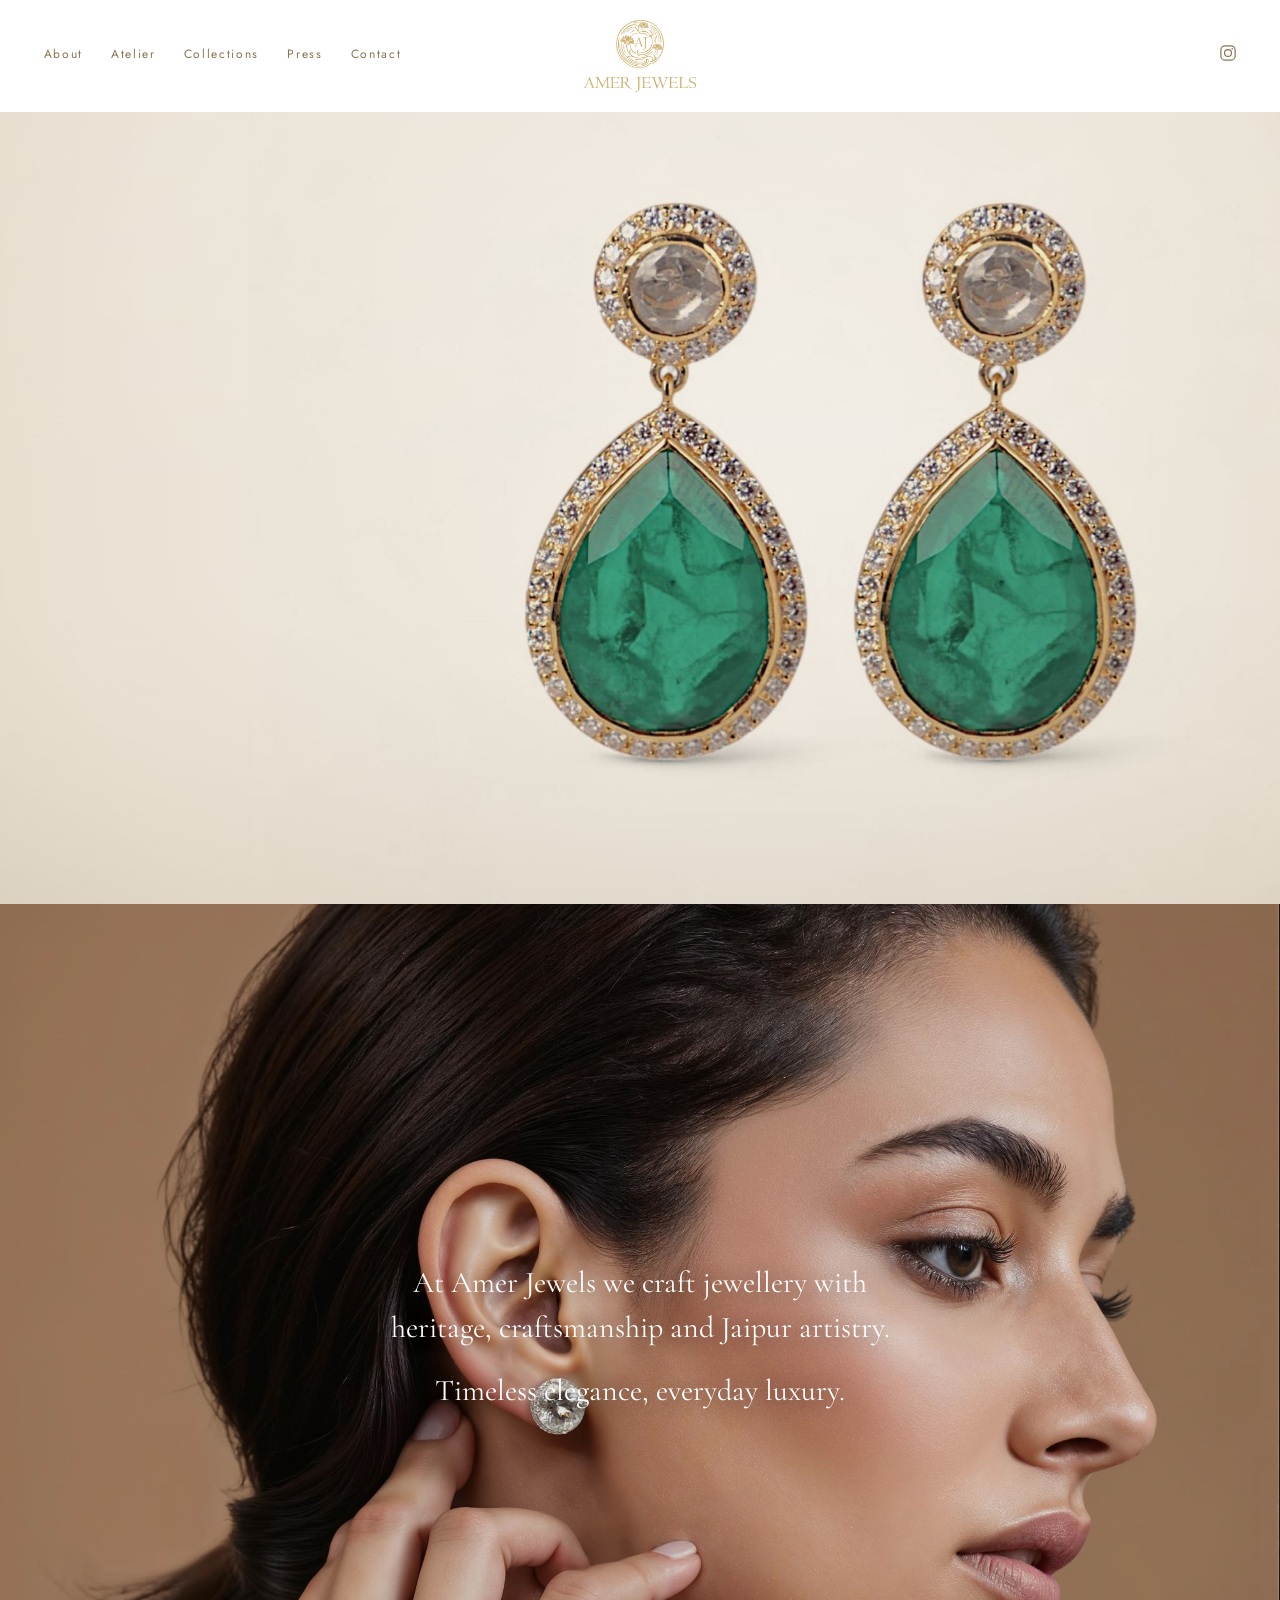
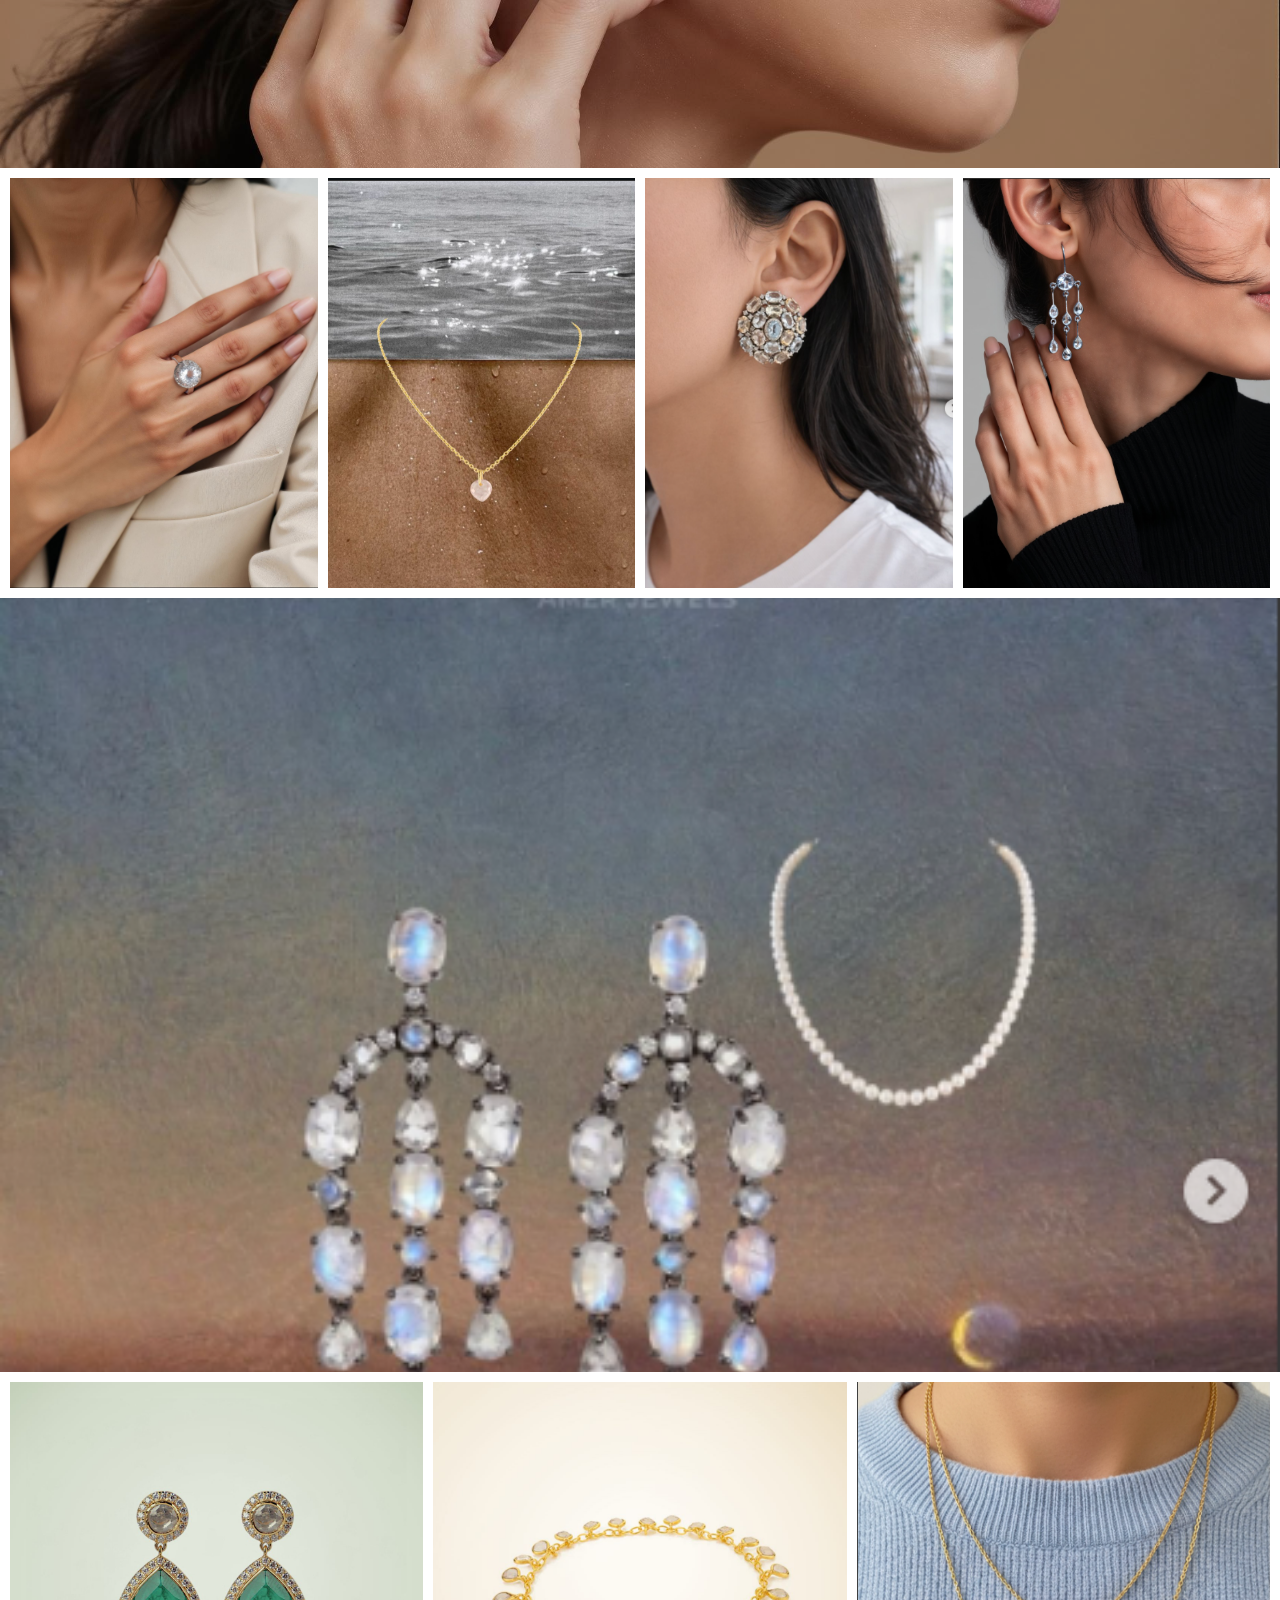
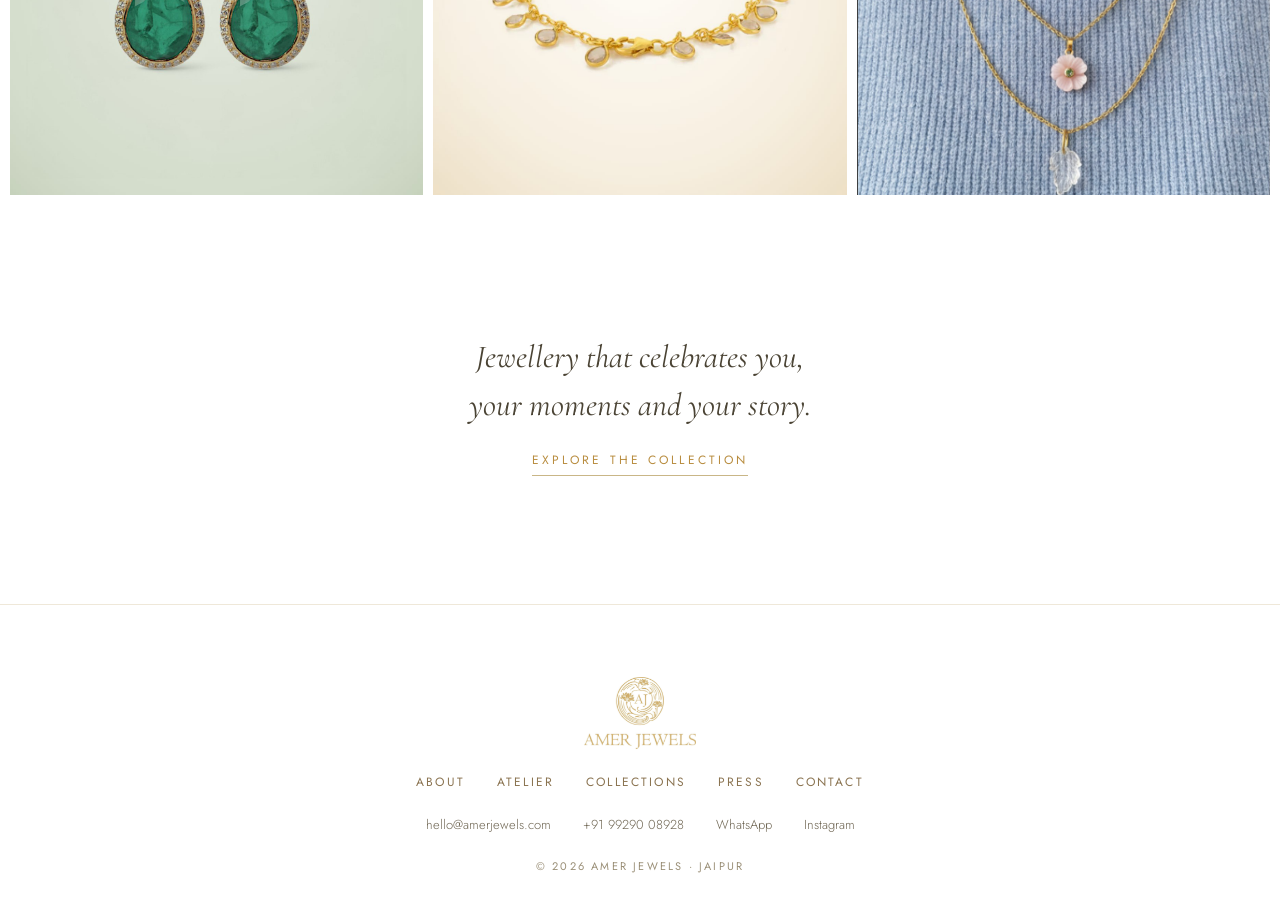
==== index.html @ 9bcee556 "Initial commit: Amer Jewels static website 6-page luxury jewellery brand site (Home, About, Atelier," ====
<!DOCTYPE html>
<html lang="en">
<head>
  <meta charset="utf-8">
  <meta name="viewport" content="width=device-width, initial-scale=1">
  <title>Amer Jewels — Timeless Elegance, Everyday Luxury</title>
  <meta name="description" content="Handcrafted jewellery from Jaipur. Heritage, craftsmanship and modern elegance — jewellery that celebrates you, your moments and your story.">
  <link rel="preconnect" href="https://fonts.googleapis.com">
  <link rel="preconnect" href="https://fonts.gstatic.com" crossorigin>
  <link href="https://fonts.googleapis.com/css2?family=Cormorant+Garamond:ital,wght@0,400;0,500;0,600;1,400;1,500&family=Jost:wght@300;400;500&display=swap" rel="stylesheet">
  <link rel="stylesheet" href="css/style.css">
</head>
<body>

  <!-- HEADER -->
  <header class="site-header">
    <button class="hamburger" aria-label="Menu" aria-expanded="false">
      <svg width="22" height="22" viewBox="0 0 24 24" fill="none" stroke="currentColor" stroke-width="1.8"><path d="M3 7h18M3 12h18M3 17h18"/></svg>
    </button>
    <nav class="header-nav">
      <a href="about.html" class="nav-link">About</a>
      <a href="atelier.html" class="nav-link">Atelier</a>
      <a href="collections.html" class="nav-link">Collections</a>
      <a href="press.html" class="nav-link">Press</a>
      <a href="contact.html" class="nav-link">Contact</a>
    </nav>
    <a href="/" class="header-logo">
      <img src="images/logo.jpg" alt="Amer Jewels">
    </a>
    <div class="header-right">
      <a href="https://www.instagram.com/amerjewels" target="_blank" rel="noopener" aria-label="Instagram" class="ig-link">
        <svg width="18" height="18" viewBox="0 0 24 24" fill="none" stroke="currentColor" stroke-width="1.6"><rect x="2.5" y="2.5" width="19" height="19" rx="5.5"></rect><circle cx="12" cy="12" r="4.6"></circle><circle cx="17.6" cy="6.4" r="1.1" fill="currentColor" stroke="none"></circle></svg>
      </a>
    </div>
  </header>

  <main>

    <!-- Full-bleed hero -->
    <section class="fade-up">
      <a href="collections.html" style="display:block;">
        <img src="images/hero-emerald-closeup.jpg" alt="Emerald teardrop earrings" style="width:100%; height:clamp(440px,88vh,900px); object-fit:cover;">
      </a>
    </section>

    <!-- Full-bleed model overlay -->
    <section style="position:relative;">
      <img src="images/model-stud.jpg" alt="Halo stud earrings" style="width:100%; height:clamp(480px,96vh,920px); object-fit:cover; object-position:center 18%;">
      <div style="position:absolute; inset:0; display:flex; flex-direction:column; align-items:center; justify-content:center; gap:18px; text-align:center; padding:24px; background:rgba(30,22,12,0.10);">
        <div class="font-serif" style="font-weight:400; font-size:clamp(20px,2.4vw,30px); line-height:1.5; color:#FFFFFF; max-width:44ch; text-shadow:0 1px 22px rgba(40,28,12,0.45); text-wrap:balance;">At Amer Jewels we craft jewellery with heritage, craftsmanship and Jaipur artistry.</div>
        <div class="font-serif" style="font-weight:400; font-size:clamp(20px,2.4vw,30px); line-height:1.5; color:#FFFFFF; text-shadow:0 1px 22px rgba(40,28,12,0.45);">Timeless elegance, everyday luxury.</div>
      </div>
    </section>

    <!-- 4-up strip -->
    <section style="display:grid; grid-template-columns:repeat(auto-fit, minmax(min(260px,100%),1fr)); gap:10px; padding:10px;">
      <a href="collections.html" style="display:block; overflow:hidden;">
        <img src="images/ring-hand.jpg" alt="Crystal halo ring" class="img-zoom" style="width:100%; aspect-ratio:3/4; object-fit:cover;">
      </a>
      <a href="collections.html" style="display:block; overflow:hidden;">
        <img src="images/necklace-sea.png" alt="Rose quartz pendant" class="img-zoom" style="width:100%; aspect-ratio:3/4; object-fit:cover;">
      </a>
      <a href="collections.html" style="display:block; overflow:hidden;">
        <img src="images/stud-cluster.png" alt="Crystal cluster studs" class="img-zoom" style="width:100%; aspect-ratio:3/4; object-fit:cover; object-position:center 30%;">
      </a>
      <a href="collections.html" style="display:block; overflow:hidden;">
        <img src="images/model-chandelier.png" alt="Chandelier drop earrings" class="img-zoom" style="width:100%; aspect-ratio:3/4; object-fit:cover; object-position:center 12%;">
      </a>
    </section>

    <!-- Full-bleed editorial -->
    <section>
      <a href="collections.html" style="display:block;">
        <img src="images/moonstone-editorial.png" alt="Moonstone chandelier earrings at dusk" style="width:100%; height:clamp(440px,86vh,860px); object-fit:cover;">
      </a>
    </section>

    <!-- 3-up strip -->
    <section style="display:grid; grid-template-columns:repeat(auto-fit, minmax(min(280px,100%),1fr)); gap:10px; padding:10px;">
      <a href="collections.html" style="display:block; overflow:hidden;">
        <img src="images/earrings-emerald-sage.jpg" alt="Emerald earrings on sage" class="img-zoom" style="width:100%; aspect-ratio:1/1; object-fit:cover;">
      </a>
      <a href="collections.html" style="display:block; overflow:hidden;">
        <img src="images/bracelet-gold-styled.jpg" alt="Crystal drop bracelet" class="img-zoom" style="width:100%; aspect-ratio:1/1; object-fit:cover;">
      </a>
      <a href="collections.html" style="display:block; overflow:hidden;">
        <img src="images/necklaces-layered.png" alt="Carved blossom layered necklaces" class="img-zoom" style="width:100%; aspect-ratio:1/1; object-fit:cover;">
      </a>
    </section>

    <!-- Quiet invitation -->
    <section style="display:flex; flex-direction:column; align-items:center; gap:22px; text-align:center; padding:clamp(72px,10vw,130px) 24px;">
      <div class="font-serif" style="font-style:italic; font-weight:400; font-size:clamp(22px,2.6vw,32px); line-height:1.5; color:#4A4334; max-width:34ch; text-wrap:balance;">Jewellery that celebrates you, your moments and your story.</div>
      <a href="collections.html" class="link-underline">Explore the collection</a>
    </section>

  </main>

  <!-- FOOTER -->
  <footer class="site-footer">
    <img src="images/logo.jpg" alt="Amer Jewels" class="footer-logo">
    <nav class="footer-nav">
      <a href="about.html" class="footer-link">About</a>
      <a href="atelier.html" class="footer-link">Atelier</a>
      <a href="collections.html" class="footer-link">Collections</a>
      <a href="press.html" class="footer-link">Press</a>
      <a href="contact.html" class="footer-link">Contact</a>
    </nav>
    <div class="footer-contact">
      <a href="mailto:hello@amerjewels.com">hello@amerjewels.com</a>
      <a href="tel:+919929008928">+91 99290 08928</a>
      <a href="https://wa.me/919929008928" target="_blank" rel="noopener">WhatsApp</a>
      <a href="https://www.instagram.com/amerjewels" target="_blank" rel="noopener">Instagram</a>
    </div>
    <div class="footer-copy">&copy; 2026 Amer Jewels &middot; Jaipur</div>
  </footer>

  <script src="js/main.js"></script>
</body>
</html>
---- css/style.css ----
/* ===== RESET & BASE ===== */
*, *::before, *::after { box-sizing: border-box; margin: 0; padding: 0; }
html { scroll-behavior: smooth; }
body { font-family: 'Jost', sans-serif; color: #221C13; background: #FFFFFF; min-height: 100vh; -webkit-font-smoothing: antialiased; }
img { display: block; max-width: 100%; }
a { -webkit-tap-highlight-color: transparent; text-decoration: none; }
button { font-family: inherit; cursor: pointer; }
::selection { background: #EFE3C8; }

/* ===== ANIMATIONS ===== */
@keyframes fadeUp { from { opacity: 0; transform: translateY(26px); } to { opacity: 1; transform: translateY(0); } }
.fade-up { animation: fadeUp 0.9s ease both; }
.fade-up-delay { animation: fadeUp 0.9s ease 0.1s both; }

/* ===== TYPOGRAPHY ===== */
.font-serif { font-family: 'Cormorant Garamond', serif; }
.uppercase { text-transform: uppercase; }
.text-balance { text-wrap: balance; }
.text-pretty { text-wrap: pretty; }

/* ===== COLORS ===== */
.text-gold { color: #B88C3E; }
.text-muted { color: #6E6552; }
.text-subtle { color: #9A8F77; }
.text-warm { color: #8A7350; }
.text-dark { color: #221C13; }
.text-body { color: #4A4334; }
.bg-cream { background: #FBF7EE; }
.bg-warm { background: #F7F2E7; }

/* ===== HEADER ===== */
.site-header {
  display: flex; flex-wrap: wrap; align-items: center; justify-content: space-between;
  gap: 18px; padding: 20px clamp(20px, 3.4vw, 48px); position: relative;
}
.header-nav {
  display: flex; flex-wrap: wrap; align-items: center;
  gap: clamp(14px, 2.2vw, 28px); flex: 1 1 280px; order: 1;
}
.header-logo { display: block; order: 2; flex: 0 1 auto; margin: 0 auto; }
.header-logo img { height: 72px; width: auto; mix-blend-mode: multiply; }
.header-right { display: flex; justify-content: flex-end; flex: 1 1 280px; order: 3; align-items: center; gap: 16px; }
.nav-link {
  font-size: 12px; letter-spacing: 0.14em; text-decoration: none;
  color: #8A7350; transition: color 0.3s; padding-bottom: 3px;
  border-bottom: 1px solid transparent;
}
.nav-link:hover { color: #B88C3E; }
.nav-link.active { color: #B88C3E; border-bottom-color: #B88C3E; }
.ig-link { text-decoration: none; color: #8A7350; transition: color 0.3s; }
.ig-link:hover { color: #B88C3E; }

/* Mobile hamburger */
.hamburger {
  display: none; background: none; border: none; padding: 4px;
  color: #8A7350; order: 0; cursor: pointer;
}
@media (max-width: 680px) {
  .hamburger { display: block; }
  .header-nav {
    display: none; flex-basis: 100%; order: 4;
    flex-direction: column; align-items: flex-start; gap: 16px;
    padding: 20px 0 10px; border-top: 1px solid #EFE8D9;
  }
  .header-nav.open { display: flex; }
  .header-logo { order: 1; }
  .header-right { order: 2; flex: 0; }
}

/* ===== FOOTER ===== */
.site-footer {
  border-top: 1px solid #EFE8D9; display: flex; flex-direction: column;
  align-items: center; gap: 24px; padding: clamp(48px, 6vw, 72px) 24px 36px;
}
.footer-logo { height: 72px; mix-blend-mode: multiply; }
.footer-nav {
  display: flex; flex-wrap: wrap; justify-content: center;
  gap: clamp(16px, 2.6vw, 32px);
}
.footer-link {
  font-size: 12px; letter-spacing: 0.18em; text-transform: uppercase;
  text-decoration: none; color: #8A7350; transition: color 0.3s;
}
.footer-link:hover { color: #B88C3E; }
.footer-contact {
  display: flex; flex-wrap: wrap; justify-content: center;
  gap: clamp(16px, 2.6vw, 32px);
}
.footer-contact a {
  font-size: 13px; font-weight: 300; text-decoration: none;
  color: #6E6552; transition: color 0.3s;
}
.footer-contact a:hover { color: #B88C3E; }
.footer-copy {
  font-size: 11px; letter-spacing: 0.2em; text-transform: uppercase; color: #9A8F77;
}

/* ===== BUTTONS ===== */
.btn-primary {
  display: inline-block; font-size: 12px; letter-spacing: 0.24em; text-transform: uppercase;
  text-decoration: none; text-align: center; color: #FFFFFF; background: #B88C3E;
  border: 1px solid #B88C3E; padding: 16px 34px; transition: background 0.35s;
}
.btn-primary:hover { background: #A07A30; }
.btn-outline {
  display: inline-block; font-size: 12px; letter-spacing: 0.24em; text-transform: uppercase;
  text-decoration: none; text-align: center; color: #B88C3E; background: transparent;
  border: 1px solid #C9B687; padding: 16px 34px; transition: background 0.35s, color 0.35s;
}
.btn-outline:hover { background: #B88C3E; color: #FFFFFF; }
.btn-ghost {
  display: inline-block; font-size: 12px; letter-spacing: 0.26em; text-transform: uppercase;
  text-decoration: none; color: #FFFFFF; border: 1px solid rgba(255,255,255,0.7);
  padding: 15px 34px; transition: background 0.35s, color 0.35s;
}
.btn-ghost:hover { background: #FFFFFF; color: #221C13; }
.link-arrow {
  font-size: 12px; letter-spacing: 0.24em; text-transform: uppercase; text-decoration: none;
  color: #B88C3E; display: inline-flex; align-items: center; gap: 10px;
  border-bottom: 1px solid #C9B687; padding-bottom: 6px; width: fit-content; transition: gap 0.3s;
}
.link-arrow:hover { gap: 16px; }
.link-underline {
  font-size: 12px; letter-spacing: 0.26em; text-transform: uppercase; text-decoration: none;
  color: #B88C3E; border-bottom: 1px solid #C9B687; padding-bottom: 6px; transition: color 0.3s;
}
.link-underline:hover { color: #8A6A28; }

/* ===== SHARED SECTION STYLES ===== */
.section-label {
  font-size: 11px; letter-spacing: 0.34em; text-transform: uppercase; color: #B88C3E;
}
.section-title {
  font-family: 'Cormorant Garamond', serif; font-weight: 500;
  font-size: clamp(32px, 4vw, 52px); margin: 0;
}
.divider { width: 56px; height: 1px; background: #C9B687; }

/* ===== IMAGE HOVER ===== */
.img-zoom { transition: transform 0.9s ease; }
.img-zoom:hover { transform: scale(1.04); }

/* ===== COLLECTIONS ===== */
.filter-btn {
  font-family: 'Jost', sans-serif; font-size: 12px; letter-spacing: 0.24em;
  text-transform: uppercase; background: none; border: none; cursor: pointer;
  padding: 6px 2px; color: #8A8071; border-bottom: 1px solid transparent; transition: color 0.3s;
}
.filter-btn.active { color: #B88C3E; border-bottom-color: #B88C3E; }
.filter-btn:hover { color: #B88C3E; }

.product-grid {
  display: grid; grid-template-columns: repeat(auto-fit, minmax(min(280px, 100%), 1fr));
  gap: clamp(12px, 1.8vw, 24px); padding: 0 clamp(12px, 2vw, 28px) clamp(64px, 8vw, 100px);
}
.product-card { cursor: pointer; display: flex; flex-direction: column; gap: 14px; animation: fadeUp 0.7s ease both; }
.product-card .img-wrap { overflow: hidden; }
.product-card img { width: 100%; aspect-ratio: 4/5; object-fit: cover; transition: transform 0.8s ease; }
.product-card:hover img { transform: scale(1.05); }
.product-card .info { display: flex; flex-direction: column; align-items: center; gap: 5px; text-align: center; padding-bottom: 8px; }
.product-card .name { font-family: 'Cormorant Garamond', serif; font-size: 22px; font-weight: 500; }
.product-card .cat { font-size: 10px; letter-spacing: 0.28em; text-transform: uppercase; color: #9A8F77; }

/* Detail overlay */
.overlay {
  position: fixed; inset: 0; z-index: 100; background: rgba(24,19,11,0.55);
  display: flex; align-items: center; justify-content: center;
  padding: clamp(12px, 3vw, 48px); backdrop-filter: blur(3px);
  opacity: 0; pointer-events: none; transition: opacity 0.3s;
}
.overlay.open { opacity: 1; pointer-events: auto; }
.overlay-card {
  position: relative; background: #FFFFFF; max-width: 1020px; width: 100%;
  max-height: 92vh; overflow: auto; display: flex; flex-wrap: wrap;
  animation: fadeUp 0.5s ease both;
}
.overlay-close {
  position: absolute; top: 14px; right: 14px; z-index: 2; width: 44px; height: 44px;
  border: none; background: rgba(255,255,255,0.85); color: #221C13; font-size: 22px;
  cursor: pointer; border-radius: 999px; display: flex; align-items: center;
  justify-content: center; transition: background 0.3s;
}
.overlay-close:hover { background: #F1E9D8; }
.overlay-img { flex: 1 1 420px; min-height: 320px; }
.overlay-img img { width: 100%; height: 100%; min-height: 320px; max-height: 92vh; object-fit: cover; }
.overlay-body {
  flex: 1 1 320px; display: flex; flex-direction: column; justify-content: center;
  gap: 20px; padding: clamp(28px, 4vw, 56px);
}

/* ===== CONTACT FORM ===== */
.form-field {
  display: flex; flex-direction: column; gap: 8px;
}
.form-label {
  font-size: 12px; letter-spacing: 0.18em; text-transform: uppercase; color: #8A8071;
}
.form-input, .form-textarea {
  font-family: 'Jost', sans-serif; font-size: 15px; font-weight: 300; color: #221C13;
  background: #FBF8F1; border: 1px solid #E8E0CC; padding: 15px 16px;
  transition: border-color 0.3s; outline: none;
}
.form-input:focus, .form-textarea:focus { border-color: #B88C3E; }
.form-textarea { resize: vertical; }
.form-hint {
  font-size: 13px; font-weight: 300; color: #A0703C; background: #FBF3E2;
  border: 1px solid #EBD9B4; padding: 12px 16px; display: none;
}
.form-hint.show { display: block; }
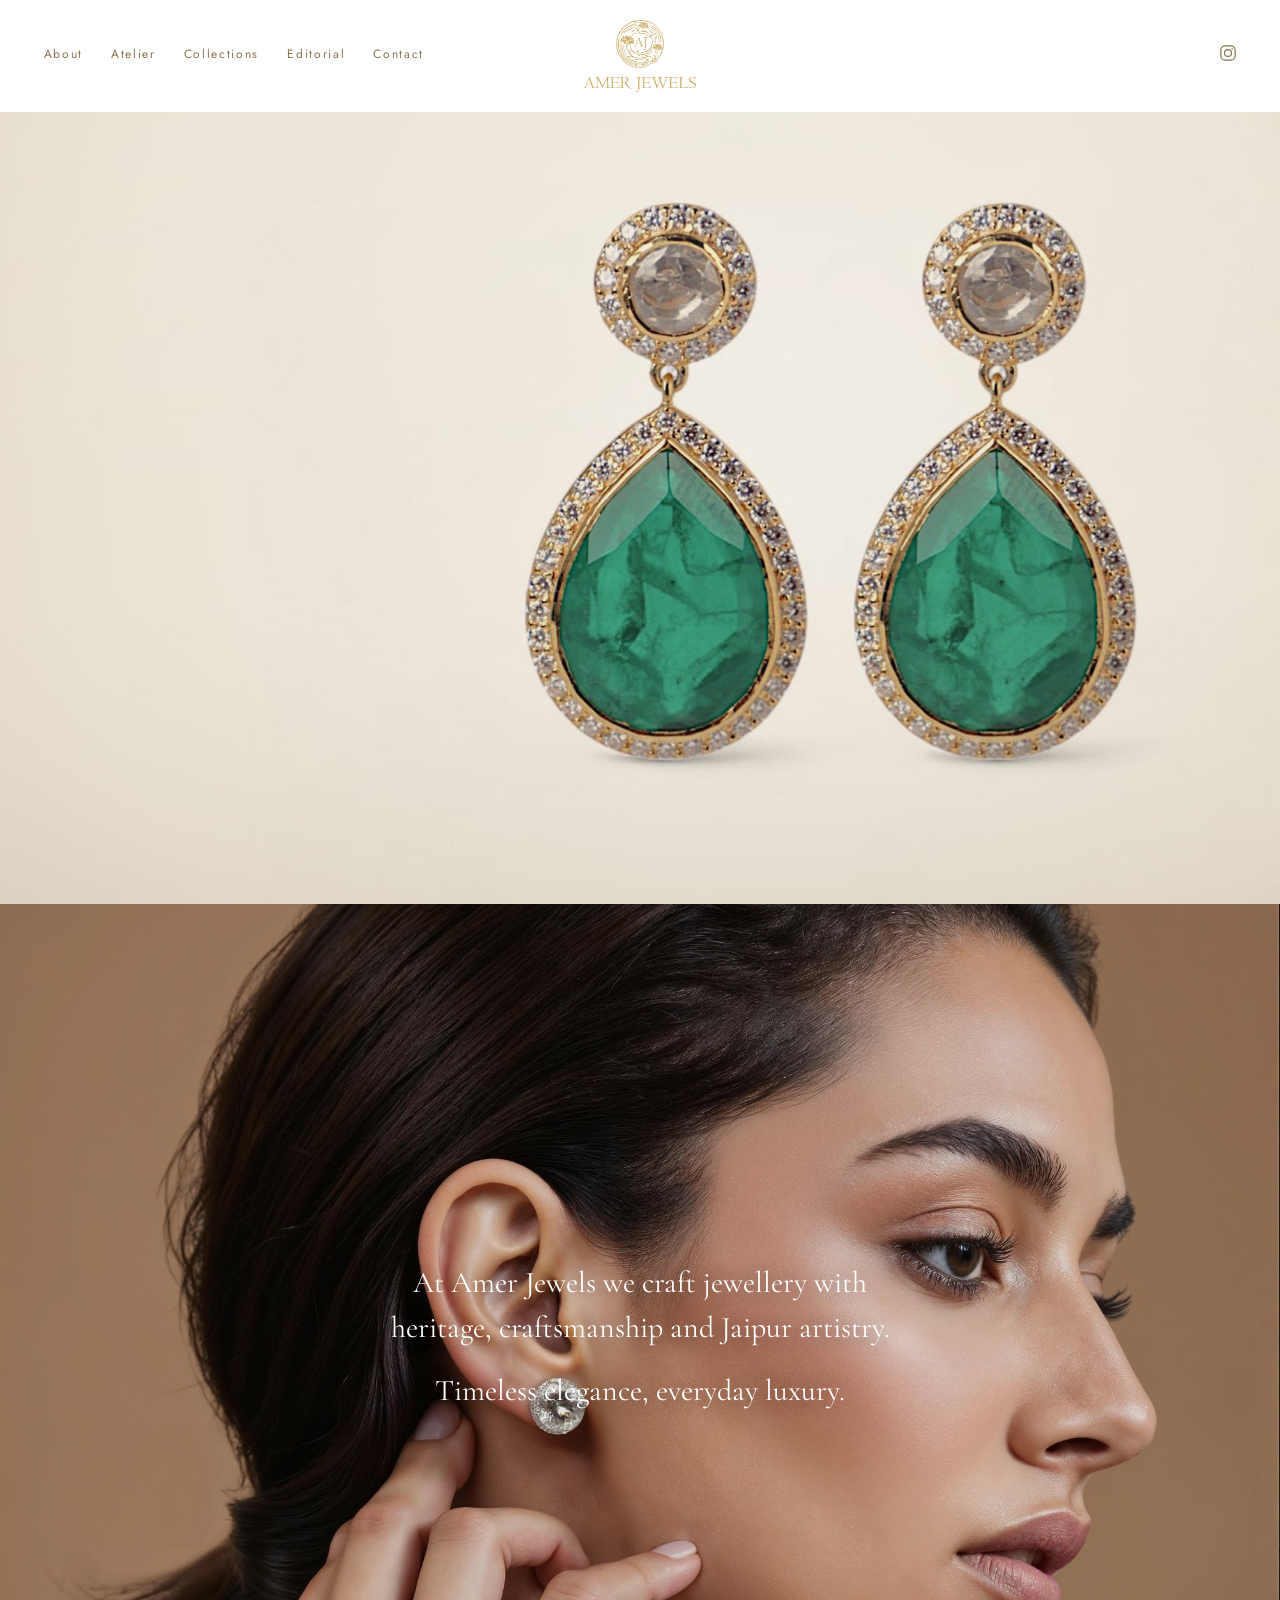
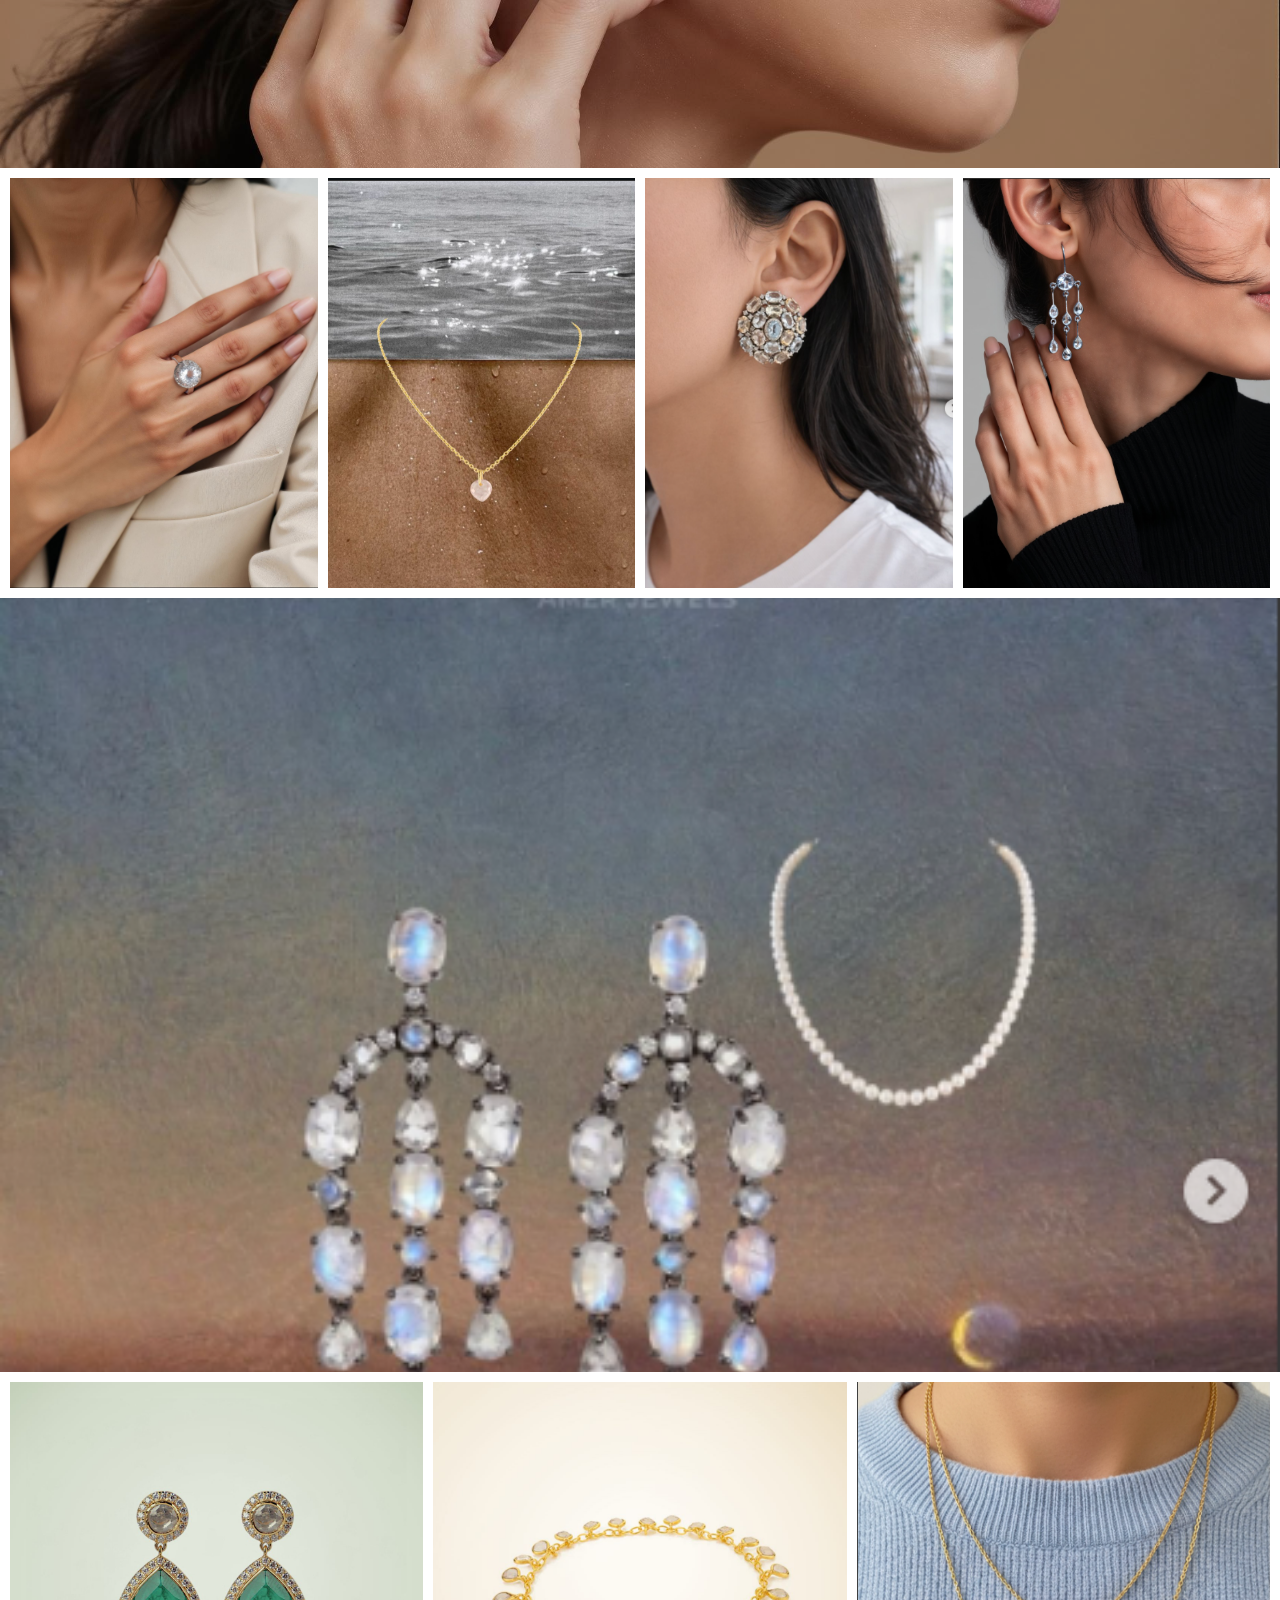
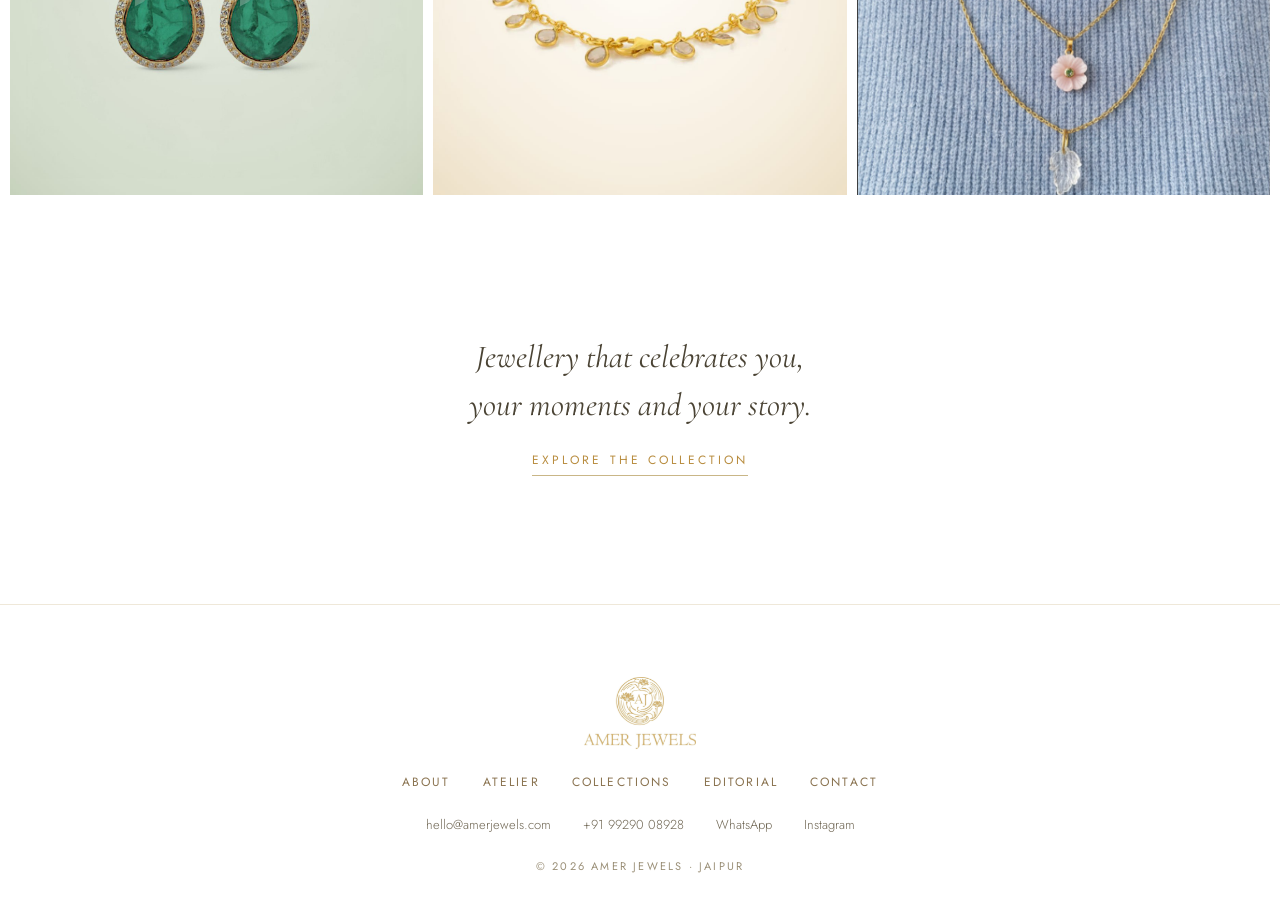
==== commit 14eb9030: "Rename Press to Editorial across all pages Co-Authored-By: Claude Opus 4.6 (1M context) <noreply@ant" ====
--- a/index.html
+++ b/index.html
@@ -21,7 +21,7 @@
       <a href="about.html" class="nav-link">About</a>
       <a href="atelier.html" class="nav-link">Atelier</a>
       <a href="collections.html" class="nav-link">Collections</a>
-      <a href="press.html" class="nav-link">Press</a>
+      <a href="editorial.html" class="nav-link">Editorial</a>
       <a href="contact.html" class="nav-link">Contact</a>
     </nav>
     <a href="/" class="header-logo">
@@ -103,7 +103,7 @@
       <a href="about.html" class="footer-link">About</a>
       <a href="atelier.html" class="footer-link">Atelier</a>
       <a href="collections.html" class="footer-link">Collections</a>
-      <a href="press.html" class="footer-link">Press</a>
+      <a href="editorial.html" class="footer-link">Editorial</a>
       <a href="contact.html" class="footer-link">Contact</a>
     </nav>
     <div class="footer-contact">
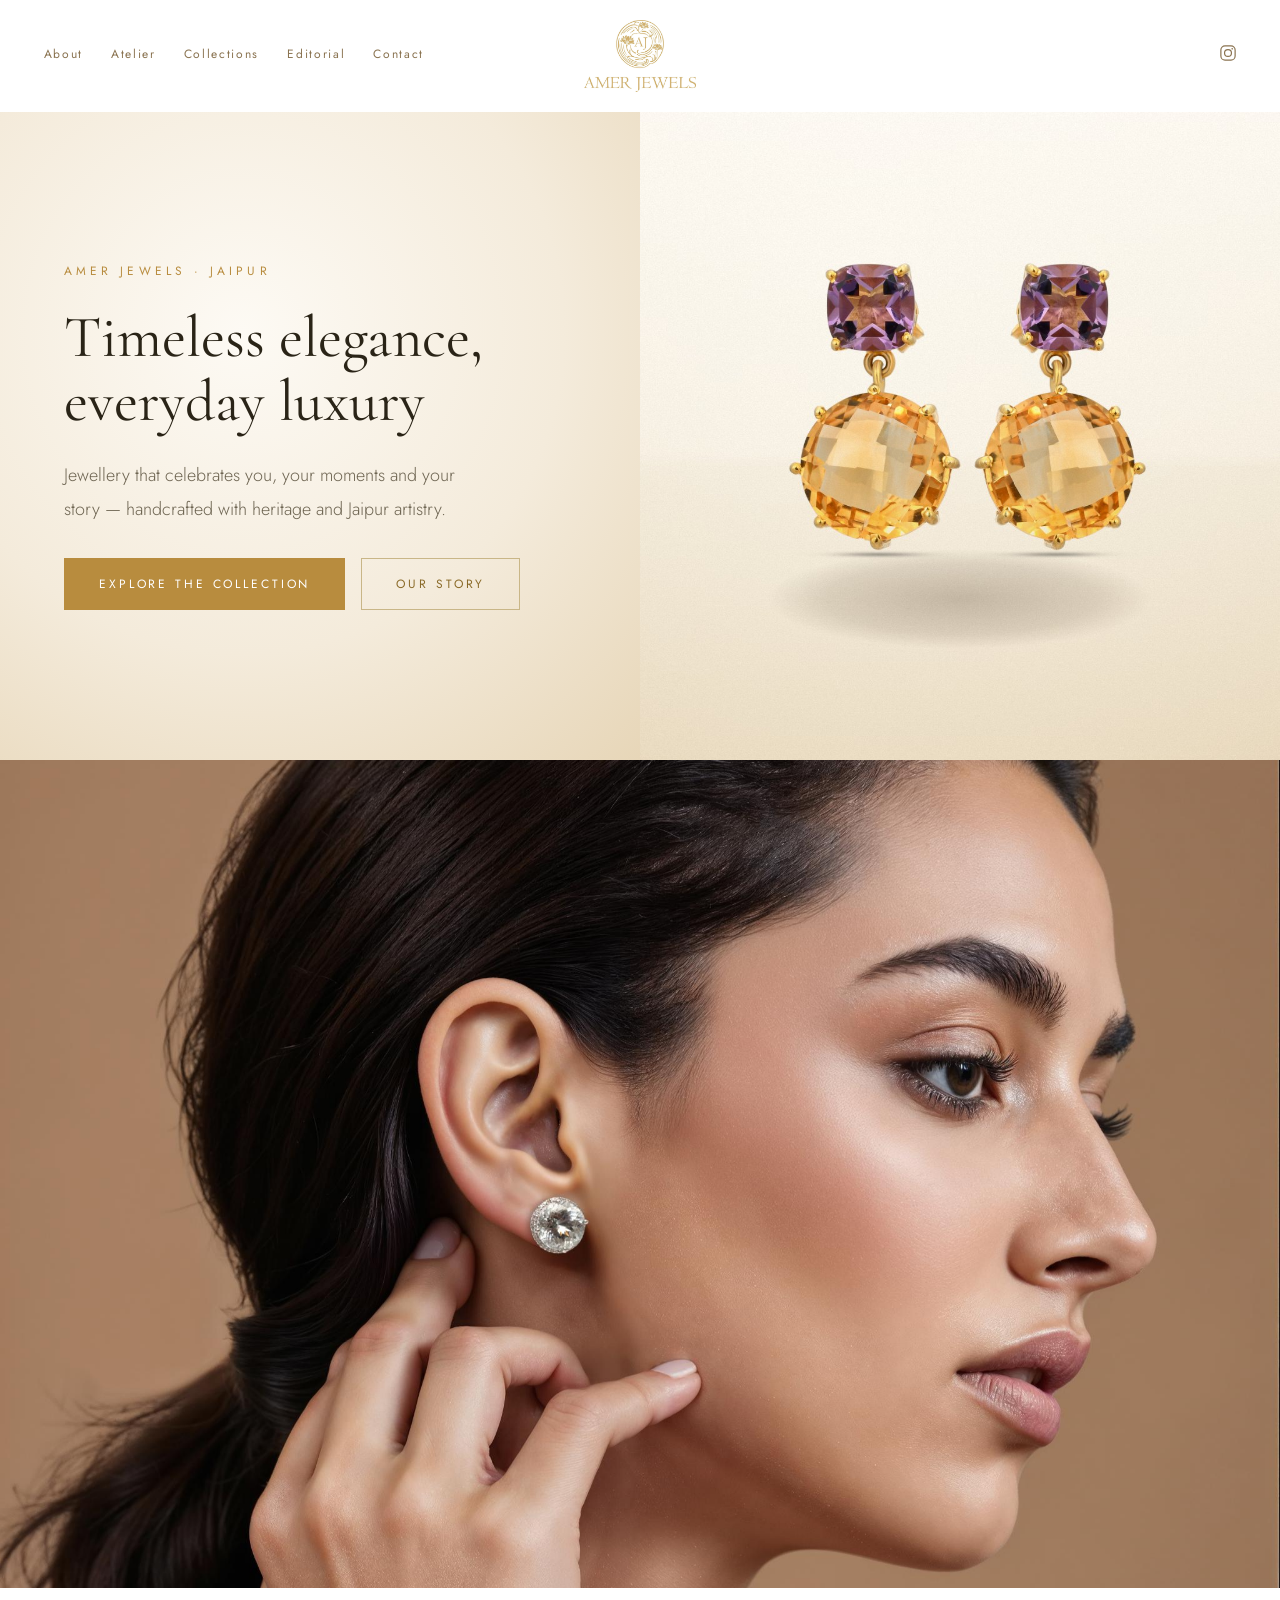
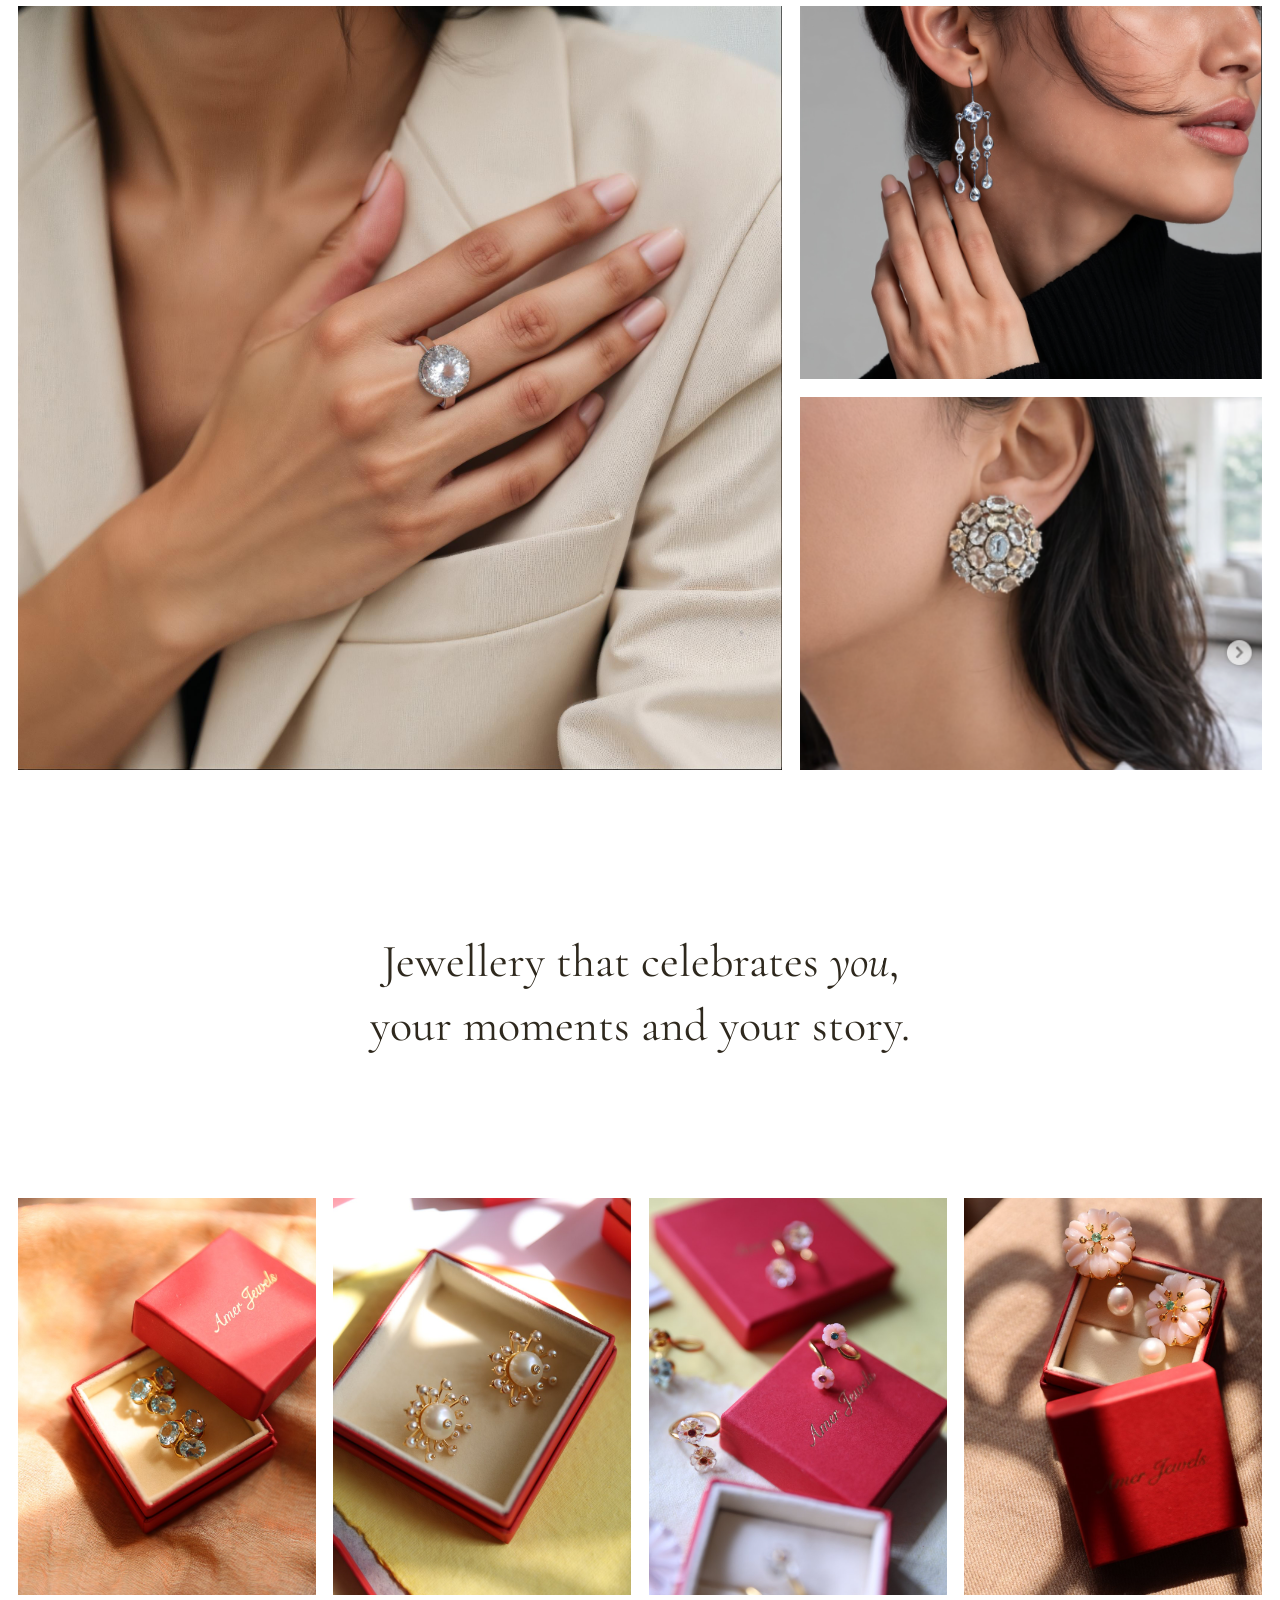
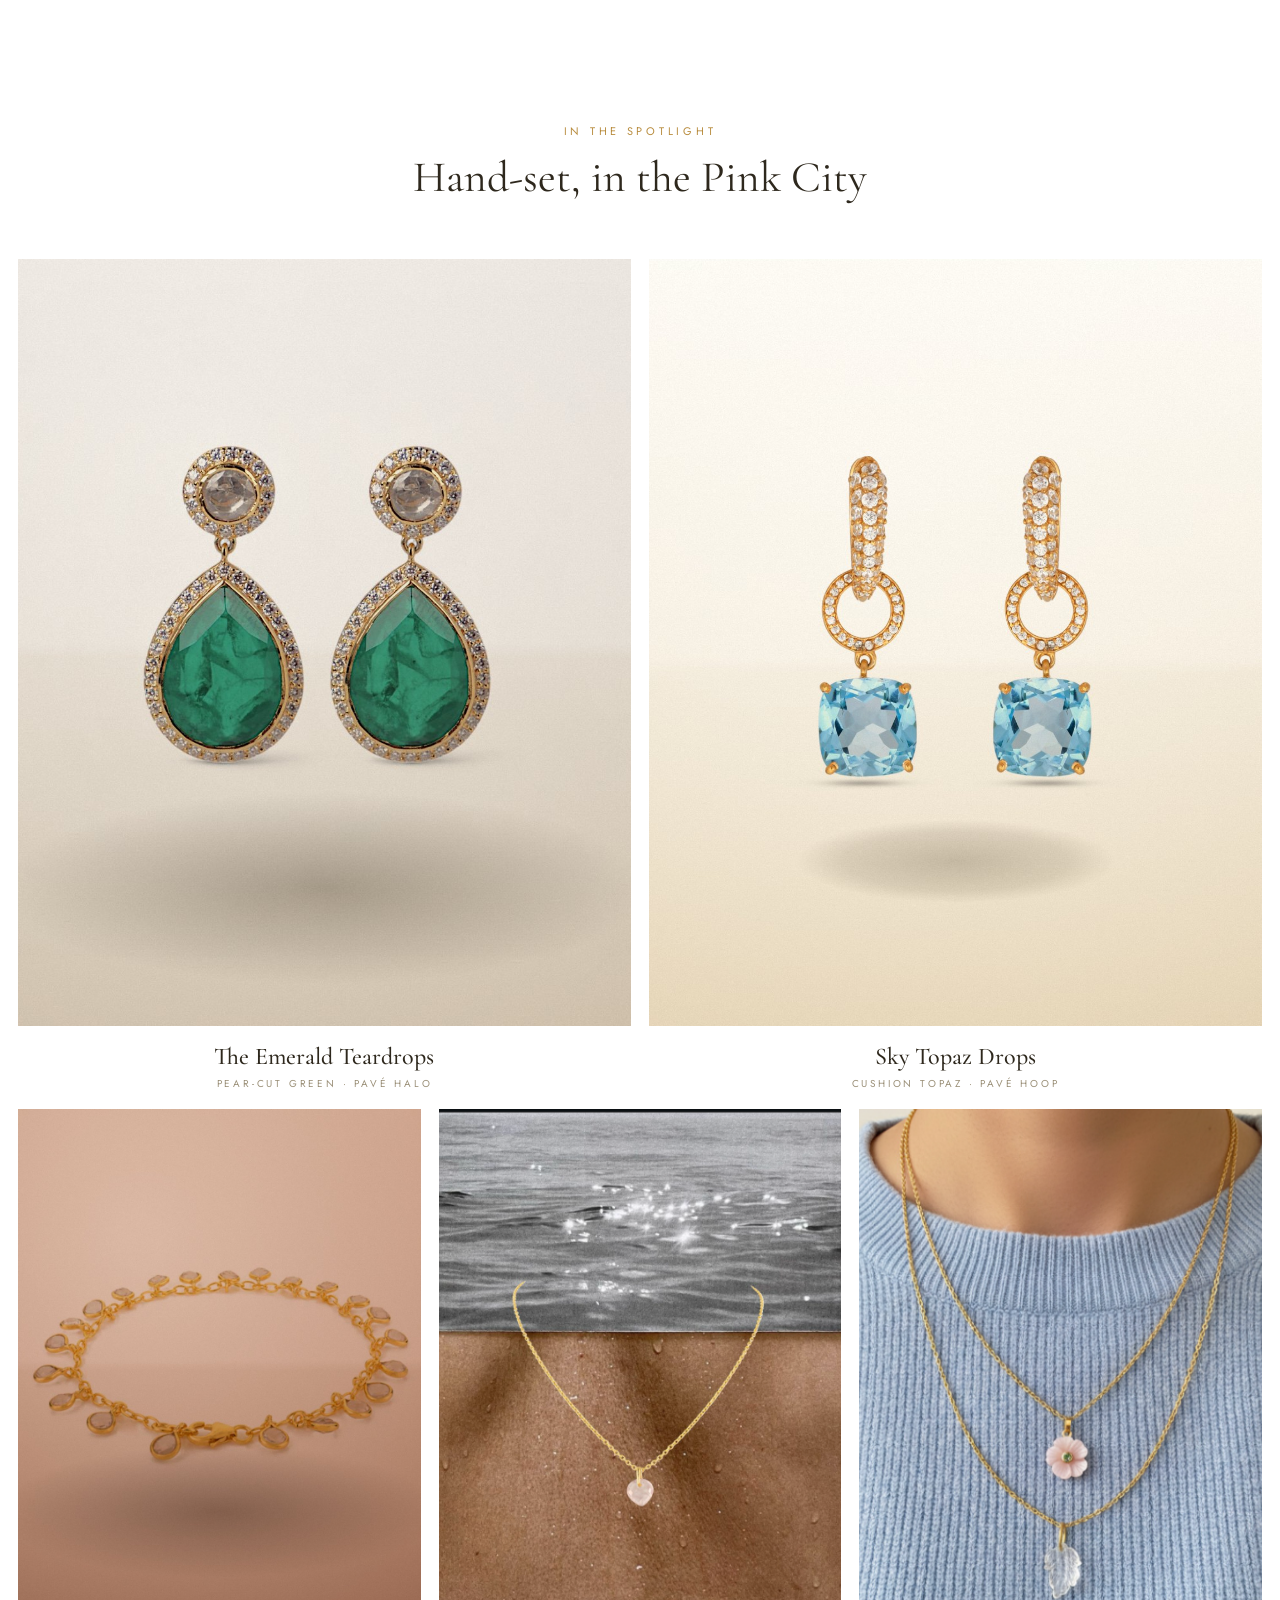
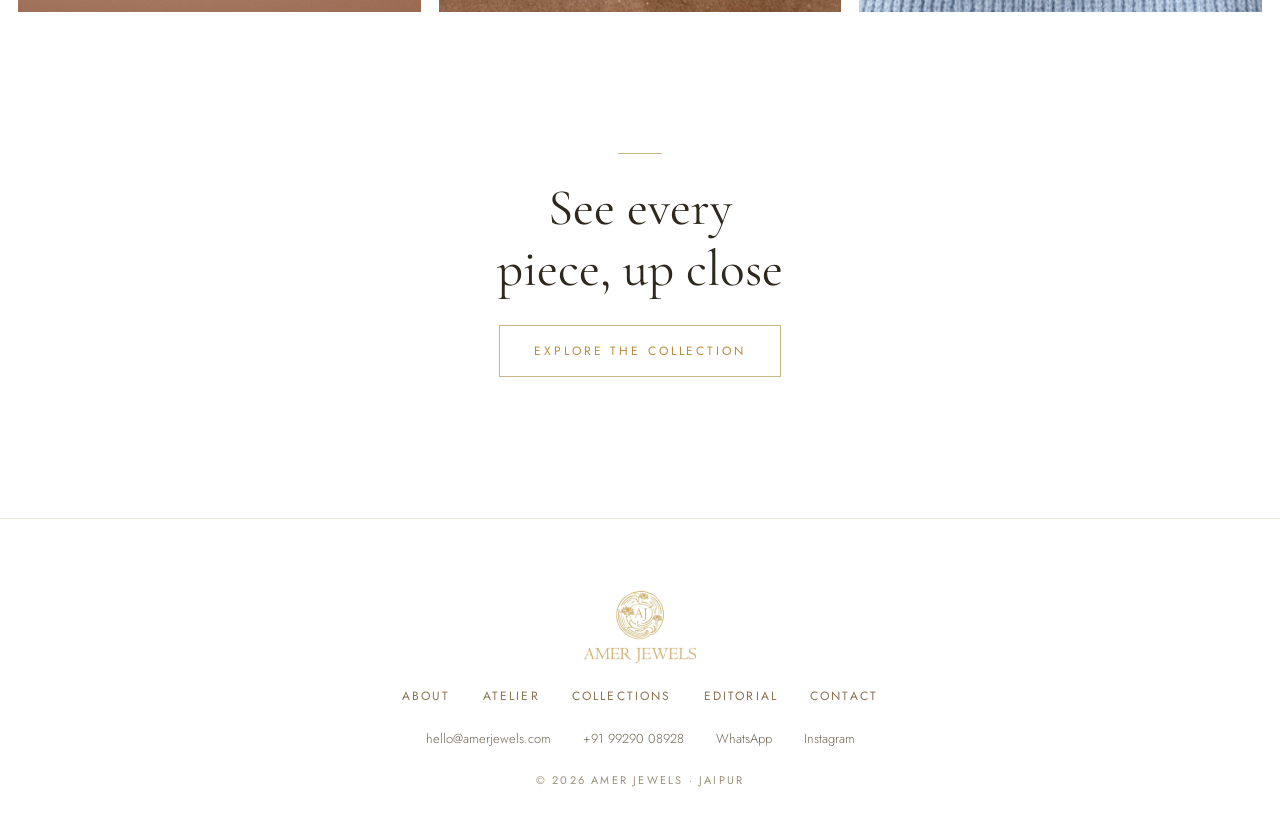
==== commit a3c02e42: "Apply updated designs for Home and Press pages Home page (index.html): - Replace single-image hero w" ====
--- a/index.html
+++ b/index.html
@@ -36,62 +36,112 @@
 
   <main>
 
-    <!-- Full-bleed hero -->
-    <section class="fade-up">
-      <a href="collections.html" style="display:block;">
-        <img src="images/hero-emerald-closeup.jpg" alt="Emerald teardrop earrings" style="width:100%; height:clamp(440px,88vh,900px); object-fit:cover;">
+    <!-- Split hero: text panel + crossfading product shots -->
+    <section style="display:flex; flex-wrap:wrap; align-items:stretch;">
+      <div style="flex:1 1 420px; display:flex; flex-direction:column; justify-content:center; gap:26px; padding:clamp(52px,6vw,108px) clamp(28px,5vw,84px); background:radial-gradient(circle at 38% 34%, #FDFAF4 0%, #F4EBDB 55%, #E7D6B8 100%);">
+        <div style="font-size:12px; letter-spacing:0.34em; text-transform:uppercase; color:#B88C3E;">Amer Jewels &middot; Jaipur</div>
+        <h1 class="font-serif" style="font-weight:400; font-size:clamp(40px,4.6vw,72px); line-height:1.08; color:#2A2417; text-wrap:balance;">Timeless elegance, everyday luxury</h1>
+        <p style="font-weight:300; font-size:clamp(15px,1.5vw,18px); line-height:1.85; color:#6E6552; max-width:42ch; text-wrap:pretty;">Jewellery that celebrates you, your moments and your story &mdash; handcrafted with heritage and Jaipur artistry.</p>
+        <div style="display:flex; flex-wrap:wrap; gap:16px; margin-top:6px;">
+          <a href="collections.html" class="btn-primary">Explore the collection</a>
+          <a href="about.html" class="btn-outline" style="color:#8A6A28;">Our story</a>
+        </div>
+      </div>
+      <div class="hero-carousel">
+        <img data-hero src="images/hero-amethyst-citrine.jpg" alt="Amethyst and citrine drop earrings">
+        <img data-hero src="images/hero-flower-pearl.jpg" alt="Carved pink flower earrings with pearl drops">
+        <img data-hero src="images/hero-cuff.jpg" alt="Carved flower and jade cuff bracelet">
+        <img data-hero src="images/hero-leaf.jpg" alt="Carved citrine leaf pendant">
+      </div>
+    </section>
+
+    <!-- Full-bleed model, parallax -->
+    <section class="parallax-section">
+      <img src="images/model-stud.jpg" alt="Halo stud earrings">
+    </section>
+
+    <!-- Asymmetric grid: tall tile + stacked pair -->
+    <section data-reveal style="display:flex; flex-wrap:wrap; gap:clamp(10px,1.4vw,18px); padding:clamp(10px,1.4vw,18px);">
+      <a href="collections.html" style="flex:2 1 360px; overflow:hidden; display:block;">
+        <img src="images/ring-hand.jpg" alt="Crystal halo ring" class="img-zoom" style="width:100%; height:100%; min-height:420px; object-fit:cover;">
+      </a>
+      <div style="flex:1 1 260px; display:flex; flex-direction:column; gap:clamp(10px,1.4vw,18px);">
+        <a href="collections.html" style="flex:1 1 0; overflow:hidden; display:block;">
+          <img src="images/model-chandelier.png" alt="Chandelier drop earrings" class="img-zoom" style="width:100%; height:100%; min-height:210px; object-fit:cover; object-position:center 12%;">
+        </a>
+        <a href="collections.html" style="flex:1 1 0; overflow:hidden; display:block;">
+          <img src="images/stud-cluster.png" alt="Crystal cluster studs" class="img-zoom" style="width:100%; height:100%; min-height:210px; object-fit:cover; object-position:center 30%;">
+        </a>
+      </div>
+    </section>
+
+    <!-- Quiet single line -->
+    <section data-reveal style="display:flex; justify-content:center; text-align:center; padding:clamp(72px,11vw,150px) 24px;">
+      <div class="font-serif" style="font-weight:400; font-size:clamp(26px,3.6vw,46px); line-height:1.4; max-width:26ch; color:#2E281D; text-wrap:balance;">Jewellery that celebrates <em>you</em>, your moments and your story.</div>
+    </section>
+
+    <!-- Portrait gallery: box shots -->
+    <section data-reveal style="display:grid; grid-template-columns:repeat(auto-fit, minmax(min(240px,100%),1fr)); gap:clamp(10px,1.4vw,18px); padding:0 clamp(10px,1.4vw,18px);">
+      <a href="collections.html" style="overflow:hidden; display:block;">
+        <img src="images/box-carved-drops.jpg" alt="Carved pink flower drop earrings" class="img-zoom" style="width:100%; aspect-ratio:3/4; object-fit:cover;">
+      </a>
+      <a href="collections.html" style="overflow:hidden; display:block;">
+        <img src="images/box-pearl-studs.jpg" alt="Pearl sunburst stud earrings" class="img-zoom" style="width:100%; aspect-ratio:3/4; object-fit:cover;">
+      </a>
+      <a href="collections.html" style="overflow:hidden; display:block;">
+        <img src="images/box-flower-rings.jpg" alt="Carved flower rings" class="img-zoom" style="width:100%; aspect-ratio:3/4; object-fit:cover; object-position:center 40%;">
+      </a>
+      <a href="collections.html" style="overflow:hidden; display:block;">
+        <img src="images/box-topaz.jpg" alt="Blue topaz cluster ring" class="img-zoom" style="width:100%; aspect-ratio:3/4; object-fit:cover;">
       </a>
     </section>
 
-    <!-- Full-bleed model overlay -->
-    <section style="position:relative;">
-      <img src="images/model-stud.jpg" alt="Halo stud earrings" style="width:100%; height:clamp(480px,96vh,920px); object-fit:cover; object-position:center 18%;">
-      <div style="position:absolute; inset:0; display:flex; flex-direction:column; align-items:center; justify-content:center; gap:18px; text-align:center; padding:24px; background:rgba(30,22,12,0.10);">
-        <div class="font-serif" style="font-weight:400; font-size:clamp(20px,2.4vw,30px); line-height:1.5; color:#FFFFFF; max-width:44ch; text-shadow:0 1px 22px rgba(40,28,12,0.45); text-wrap:balance;">At Amer Jewels we craft jewellery with heritage, craftsmanship and Jaipur artistry.</div>
-        <div class="font-serif" style="font-weight:400; font-size:clamp(20px,2.4vw,30px); line-height:1.5; color:#FFFFFF; text-shadow:0 1px 22px rgba(40,28,12,0.45);">Timeless elegance, everyday luxury.</div>
+    <!-- Featured pair -->
+    <section data-reveal style="display:flex; flex-direction:column; gap:clamp(32px,5vw,56px); padding:clamp(72px,10vw,130px) clamp(10px,1.4vw,18px) clamp(10px,1.4vw,18px);">
+      <div style="display:flex; flex-direction:column; align-items:center; gap:12px; text-align:center;">
+        <div class="section-label">In the spotlight</div>
+        <div class="font-serif" style="font-weight:400; font-size:clamp(26px,3.4vw,44px); line-height:1.2; color:#2E281D; text-wrap:balance;">Hand-set, in the Pink City</div>
+      </div>
+      <div style="display:grid; grid-template-columns:repeat(auto-fit, minmax(min(300px,100%),1fr)); gap:clamp(10px,1.4vw,18px);">
+        <a href="collections.html" style="text-decoration:none; display:flex; flex-direction:column; gap:16px;">
+          <div style="overflow:hidden;">
+            <img src="images/earrings-emerald-v3.jpg" alt="Emerald teardrop earrings" class="img-zoom" style="width:100%; aspect-ratio:4/5; object-fit:cover;">
+          </div>
+          <div style="display:flex; flex-direction:column; align-items:center; gap:5px; text-align:center;">
+            <div class="font-serif" style="font-size:24px; font-weight:500; color:#2E281D;">The Emerald Teardrops</div>
+            <div style="font-size:10px; letter-spacing:0.28em; text-transform:uppercase; color:#9A8F77;">Pear-cut green &middot; Pav&eacute; halo</div>
+          </div>
+        </a>
+        <a href="collections.html" style="text-decoration:none; display:flex; flex-direction:column; gap:16px;">
+          <div style="overflow:hidden;">
+            <img src="images/hero-topaz-drops.jpg" alt="Blue topaz drop earrings with pavé hoops" class="img-zoom" style="width:100%; aspect-ratio:4/5; object-fit:cover;">
+          </div>
+          <div style="display:flex; flex-direction:column; align-items:center; gap:5px; text-align:center;">
+            <div class="font-serif" style="font-size:24px; font-weight:500; color:#2E281D;">Sky Topaz Drops</div>
+            <div style="font-size:10px; letter-spacing:0.28em; text-transform:uppercase; color:#9A8F77;">Cushion topaz &middot; Pav&eacute; hoop</div>
+          </div>
+        </a>
       </div>
     </section>
 
-    <!-- 4-up strip -->
-    <section style="display:grid; grid-template-columns:repeat(auto-fit, minmax(min(260px,100%),1fr)); gap:10px; padding:10px;">
-      <a href="collections.html" style="display:block; overflow:hidden;">
-        <img src="images/ring-hand.jpg" alt="Crystal halo ring" class="img-zoom" style="width:100%; aspect-ratio:3/4; object-fit:cover;">
+    <!-- 3-up product grid -->
+    <section data-reveal style="display:grid; grid-template-columns:repeat(auto-fit, minmax(min(260px,100%),1fr)); gap:clamp(10px,1.4vw,18px); padding:0 clamp(10px,1.4vw,18px);">
+      <a href="collections.html" style="overflow:hidden; display:block;">
+        <img src="images/bracelet-v3.jpg" alt="Crystal drop bracelet" class="img-zoom" style="width:100%; aspect-ratio:4/5; object-fit:cover;">
       </a>
-      <a href="collections.html" style="display:block; overflow:hidden;">
-        <img src="images/necklace-sea.png" alt="Rose quartz pendant" class="img-zoom" style="width:100%; aspect-ratio:3/4; object-fit:cover;">
+      <a href="collections.html" style="overflow:hidden; display:block;">
+        <img src="images/necklace-sea.png" alt="Rose quartz pendant" class="img-zoom" style="width:100%; aspect-ratio:4/5; object-fit:cover;">
       </a>
-      <a href="collections.html" style="display:block; overflow:hidden;">
-        <img src="images/stud-cluster.png" alt="Crystal cluster studs" class="img-zoom" style="width:100%; aspect-ratio:3/4; object-fit:cover; object-position:center 30%;">
-      </a>
-      <a href="collections.html" style="display:block; overflow:hidden;">
-        <img src="images/model-chandelier.png" alt="Chandelier drop earrings" class="img-zoom" style="width:100%; aspect-ratio:3/4; object-fit:cover; object-position:center 12%;">
+      <a href="collections.html" style="overflow:hidden; display:block;">
+        <img src="images/necklaces-layered.png" alt="Carved blossom layered necklaces" class="img-zoom" style="width:100%; aspect-ratio:4/5; object-fit:cover;">
       </a>
     </section>
 
-    <!-- Full-bleed editorial -->
-    <section>
-      <a href="collections.html" style="display:block;">
-        <img src="images/moonstone-editorial.png" alt="Moonstone chandelier earrings at dusk" style="width:100%; height:clamp(440px,86vh,860px); object-fit:cover;">
-      </a>
-    </section>
-
-    <!-- 3-up strip -->
-    <section style="display:grid; grid-template-columns:repeat(auto-fit, minmax(min(280px,100%),1fr)); gap:10px; padding:10px;">
-      <a href="collections.html" style="display:block; overflow:hidden;">
-        <img src="images/earrings-emerald-sage.jpg" alt="Emerald earrings on sage" class="img-zoom" style="width:100%; aspect-ratio:1/1; object-fit:cover;">
-      </a>
-      <a href="collections.html" style="display:block; overflow:hidden;">
-        <img src="images/bracelet-gold-styled.jpg" alt="Crystal drop bracelet" class="img-zoom" style="width:100%; aspect-ratio:1/1; object-fit:cover;">
-      </a>
-      <a href="collections.html" style="display:block; overflow:hidden;">
-        <img src="images/necklaces-layered.png" alt="Carved blossom layered necklaces" class="img-zoom" style="width:100%; aspect-ratio:1/1; object-fit:cover;">
-      </a>
-    </section>
-
-    <!-- Quiet invitation -->
-    <section style="display:flex; flex-direction:column; align-items:center; gap:22px; text-align:center; padding:clamp(72px,10vw,130px) 24px;">
-      <div class="font-serif" style="font-style:italic; font-weight:400; font-size:clamp(22px,2.6vw,32px); line-height:1.5; color:#4A4334; max-width:34ch; text-wrap:balance;">Jewellery that celebrates you, your moments and your story.</div>
-      <a href="collections.html" class="link-underline">Explore the collection</a>
+    <!-- Closing invitation -->
+    <section data-reveal style="display:flex; flex-direction:column; align-items:center; gap:24px; text-align:center; padding:clamp(80px,11vw,160px) 24px;">
+      <div class="divider" style="width:44px;"></div>
+      <div class="font-serif" style="font-weight:400; font-size:clamp(30px,4vw,52px); line-height:1.2; max-width:18ch; color:#2E281D; text-wrap:balance;">See every piece, up close</div>
+      <a href="collections.html" class="btn-outline">Explore the collection</a>
     </section>
 
   </main>
--- a/css/style.css
+++ b/css/style.css
@@ -137,8 +137,48 @@
 .divider { width: 56px; height: 1px; background: #C9B687; }
 
 /* ===== IMAGE HOVER ===== */
-.img-zoom { transition: transform 0.9s ease; }
-.img-zoom:hover { transform: scale(1.04); }
+.img-zoom { transition: transform 1.1s cubic-bezier(.16,.7,.2,1); }
+.img-zoom:hover { transform: scale(1.045); }
+
+/* ===== HOME HERO CAROUSEL ===== */
+.hero-carousel {
+  flex: 1 1 420px; position: relative; overflow: hidden;
+  min-height: clamp(440px, 72vh, 780px); background: #EADBBE;
+}
+.hero-carousel img {
+  position: absolute; inset: 0; width: 100%; height: 100%;
+  object-fit: cover; opacity: 0; transition: opacity 1.6s ease;
+}
+.hero-carousel img:first-child { opacity: 1; }
+
+/* ===== SCROLL REVEAL ===== */
+[data-reveal] {
+  opacity: 0; transform: translateY(38px);
+  transition: opacity 1.1s cubic-bezier(.16,.7,.2,1), transform 1.1s cubic-bezier(.16,.7,.2,1);
+}
+[data-reveal].revealed { opacity: 1; transform: none; }
+@media (prefers-reduced-motion: reduce) {
+  [data-reveal] { opacity: 1; transform: none; transition: none; }
+}
+
+/* ===== PARALLAX ===== */
+.parallax-section { overflow: hidden; height: clamp(500px, 92vh, 960px); }
+.parallax-section img { width: 100%; height: 116%; object-fit: cover; object-position: center 18%; will-change: transform; }
+@media (max-width: 680px) {
+  .hero-carousel { min-height: clamp(300px, 56vh, 480px); }
+  .parallax-section { height: clamp(360px, 64vh, 520px); }
+  .parallax-section img { height: 100%; will-change: auto; }
+}
+
+/* ===== PRESS HERO ===== */
+.press-hero { position: relative; }
+.press-hero img { width: 100%; height: clamp(440px, 82vh, 820px); object-fit: cover; object-position: center 28%; }
+.press-hero-overlay {
+  position: absolute; inset: 0; display: flex; flex-direction: column;
+  align-items: center; justify-content: center; gap: 18px; text-align: center;
+  padding: 24px;
+  background: linear-gradient(180deg, rgba(40,30,18,0.28) 0%, rgba(40,30,18,0.10) 45%, rgba(40,30,18,0.30) 100%);
+}
 
 /* ===== COLLECTIONS ===== */
 .filter-btn {
